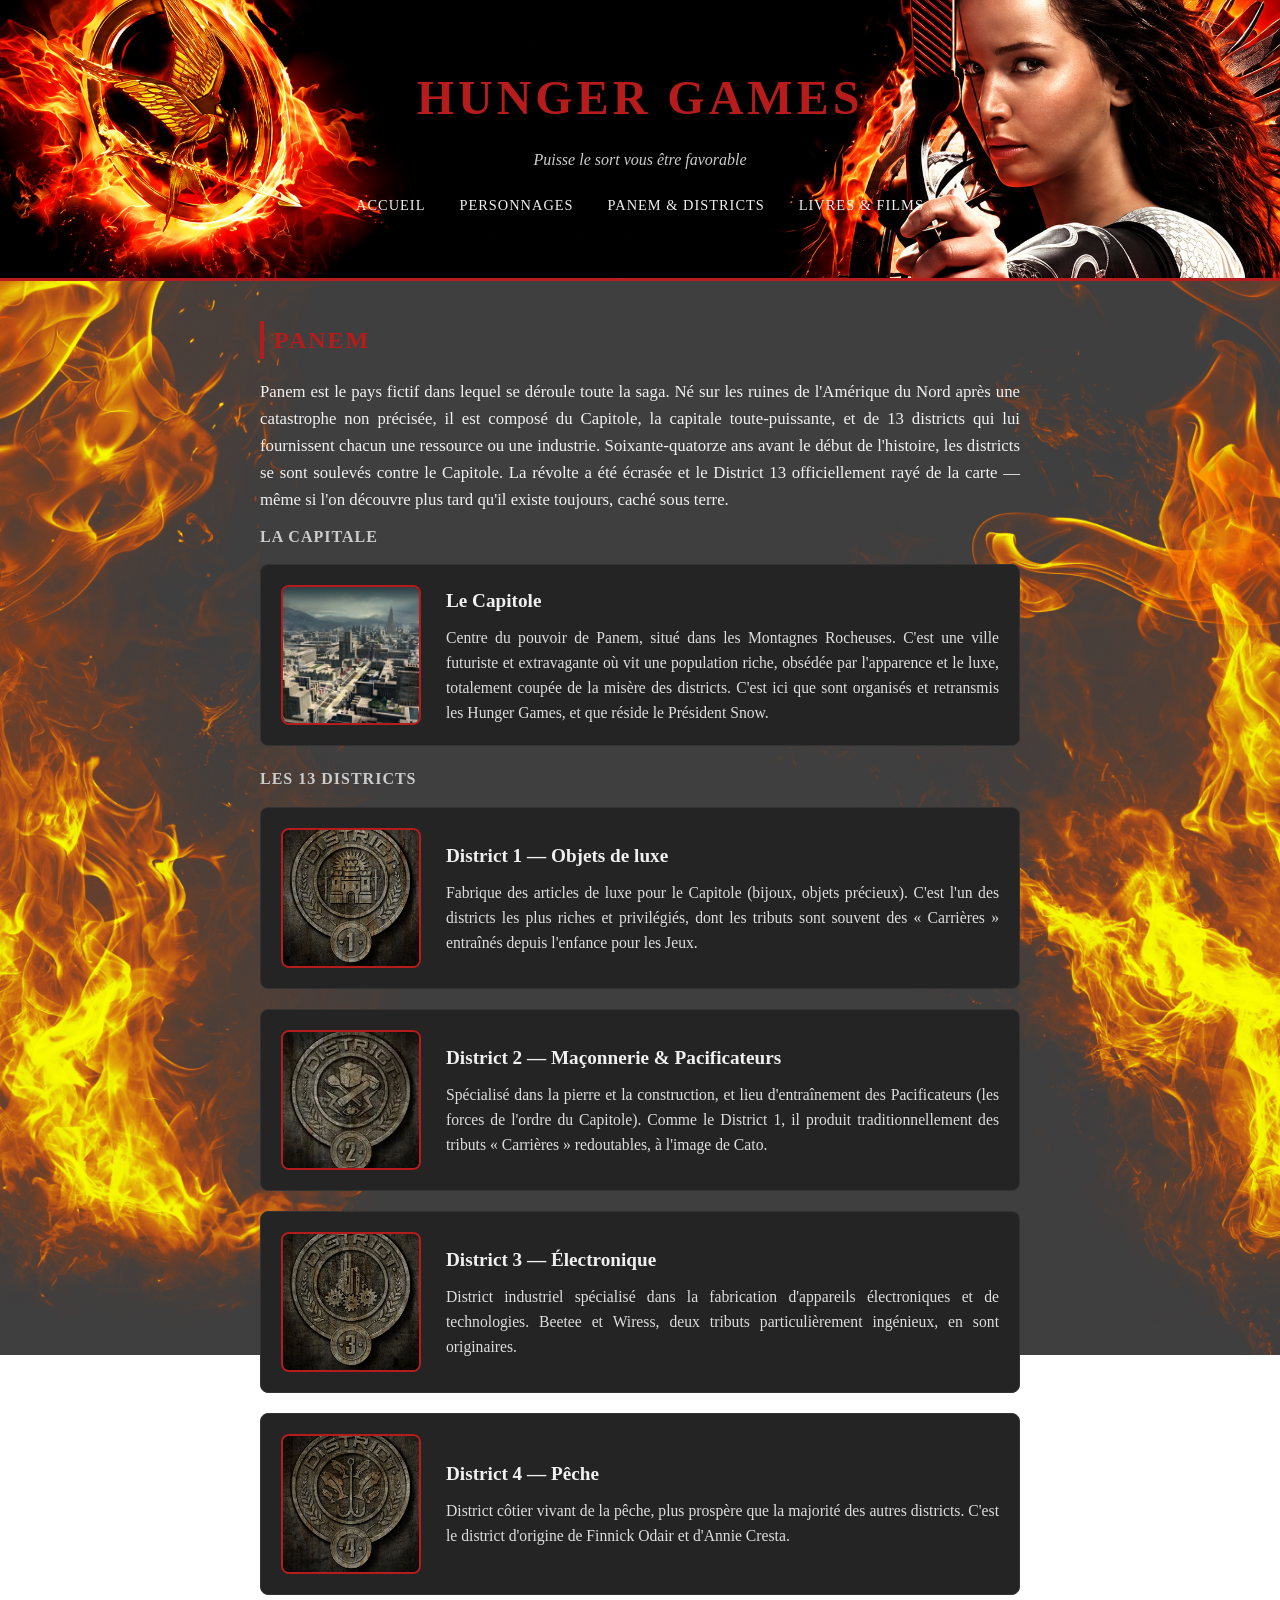
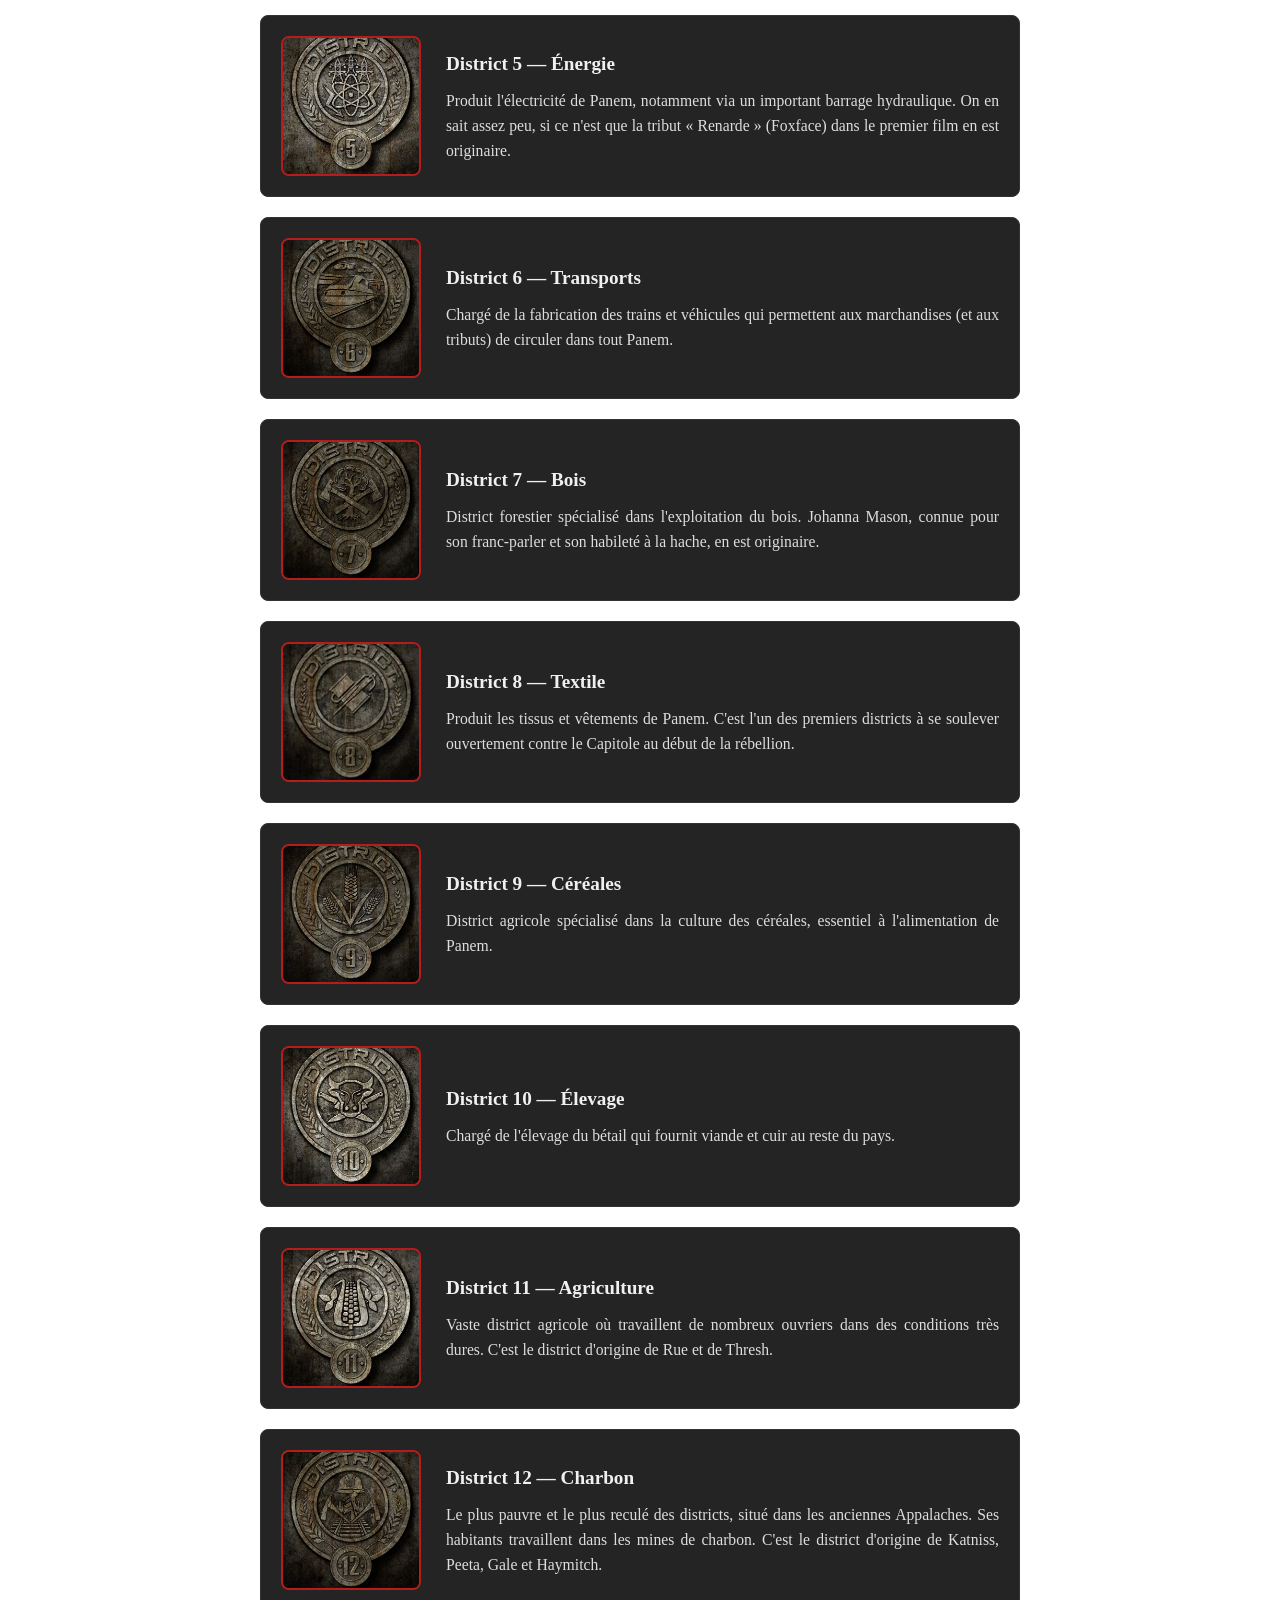
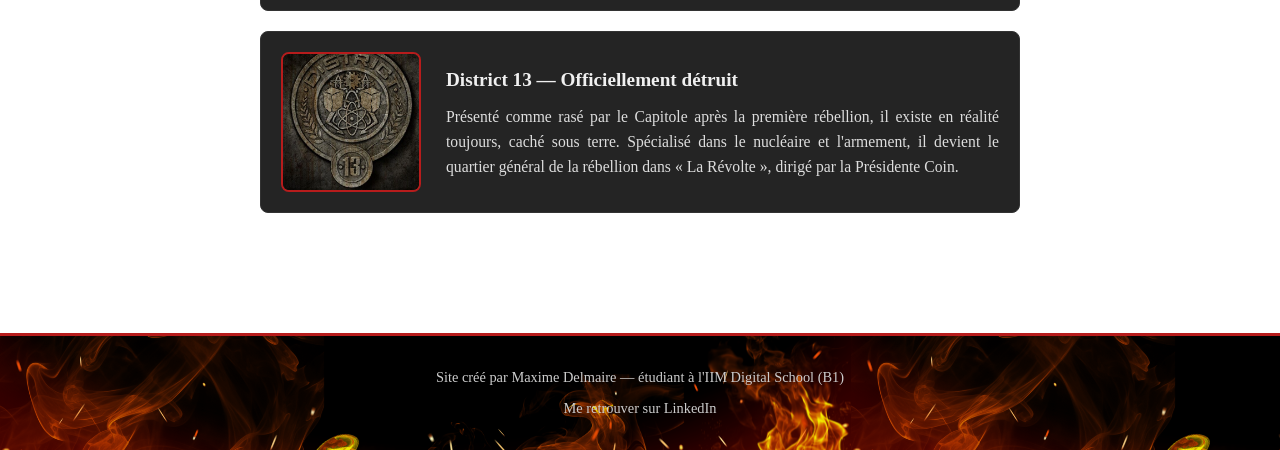
==== districts.html @ 39289860 "publish" ====
<!DOCTYPE html>
<html lang="fr">

<head>
    <meta charset="UTF-8">
    <meta name="viewport" content="width=device-width, initial-scale=1.0">
    <title>Hunger Games — Panem & Districts</title>
    <link rel="stylesheet" href="style.css">
</head>

<body>

    <header>
        <h1>Hunger Games</h1>
        <p>Puisse le sort vous être favorable</p>
        <nav>
            <!-- Chaque lien pointe vers un fichier HTML différent : c'est comme
           ça qu'on navigue entre les pages du site -->
            <a href="index.html">Accueil</a>
            <a href="personnages.html">Personnages</a>
            <a href="districts.html">Panem &amp; Districts</a>
            <a href="infos.html">Livres &amp; Films</a>
        </nav>
    </header>

    <main>
        <section id="panem">
            <h2>Panem</h2>
            <p>
                Panem est le pays fictif dans lequel se déroule toute la saga. Né sur les ruines de l'Amérique du Nord
                après une catastrophe non précisée, il est composé du Capitole, la capitale toute-puissante, et de
                13 districts qui lui fournissent chacun une ressource ou une industrie. Soixante-quatorze ans avant le
                début de l'histoire, les districts se sont soulevés contre le Capitole. La révolte a été écrasée et le
                District 13 officiellement rayé de la carte — même si l'on découvre plus tard qu'il existe toujours,
                caché sous terre.
            </p>
        </section>

        <section id="capitole">
            <h3 class="souscat">La capitale</h3>
            <!-- Chaque "carte" .district contient une photo (img) et un bloc de
           texte (div.district-texte), alignés côte à côte grâce au
           flexbox défini dans le CSS -->
            <div class="district">
                <img src="Images/Le Capitol.jpg" alt="Le Capitole">
                <div class="district-texte">
                    <h3>Le Capitole</h3>
                    <p>
                        Centre du pouvoir de Panem, situé dans les Montagnes Rocheuses. C'est une ville futuriste et
                        extravagante où vit une population riche, obsédée par l'apparence et le luxe, totalement coupée
                        de la misère des districts. C'est ici que sont organisés et retransmis les Hunger Games, et que
                        réside le Président Snow.
                    </p>
                </div>
            </div>
        </section>

        <section id="districts">
            <h3 class="souscat">Les 13 districts</h3>

            <div class="district">
                <img src="Images/District 1.webp" alt="District 1">
                <div class="district-texte">
                    <h3>District 1 — Objets de luxe</h3>
                    <p>
                        Fabrique des articles de luxe pour le Capitole (bijoux, objets précieux). C'est l'un des
                        districts
                        les plus riches et privilégiés, dont les tributs sont souvent des « Carrières » entraînés depuis
                        l'enfance pour les Jeux.
                    </p>
                </div>
            </div>

            <div class="district">
                <img src="Images/District 2.webp" alt="District 2">
                <div class="district-texte">
                    <h3>District 2 — Maçonnerie &amp; Pacificateurs</h3>
                    <p>
                        Spécialisé dans la pierre et la construction, et lieu d'entraînement des Pacificateurs (les
                        forces
                        de l'ordre du Capitole). Comme le District 1, il produit traditionnellement des tributs «
                        Carrières »
                        redoutables, à l'image de Cato.
                    </p>
                </div>
            </div>

            <div class="district">
                <img src="Images/District 3.webp" alt="District 3">
                <div class="district-texte">
                    <h3>District 3 — Électronique</h3>
                    <p>
                        District industriel spécialisé dans la fabrication d'appareils électroniques et de technologies.
                        Beetee et Wiress, deux tributs particulièrement ingénieux, en sont originaires.
                    </p>
                </div>
            </div>

            <div class="district">
                <img src="Images/District 4.webp" alt="District 4">
                <div class="district-texte">
                    <h3>District 4 — Pêche</h3>
                    <p>
                        District côtier vivant de la pêche, plus prospère que la majorité des autres districts. C'est le
                        district d'origine de Finnick Odair et d'Annie Cresta.
                    </p>
                </div>
            </div>

            <div class="district">
                <img src="Images/District 5.webp" alt="District 5">
                <div class="district-texte">
                    <h3>District 5 — Énergie</h3>
                    <p>
                        Produit l'électricité de Panem, notamment via un important barrage hydraulique. On en sait assez
                        peu, si ce n'est que la tribut « Renarde » (Foxface) dans le premier film en est originaire.
                    </p>
                </div>
            </div>

            <div class="district">
                <img src="Images/District 6.webp" alt="District 6">
                <div class="district-texte">
                    <h3>District 6 — Transports</h3>
                    <p>
                        Chargé de la fabrication des trains et véhicules qui permettent aux marchandises (et aux
                        tributs)
                        de circuler dans tout Panem.
                    </p>
                </div>
            </div>

            <div class="district">
                <img src="Images/District 7.webp" alt="District 7">
                <div class="district-texte">
                    <h3>District 7 — Bois</h3>
                    <p>
                        District forestier spécialisé dans l'exploitation du bois. Johanna Mason, connue pour son
                        franc-parler et son habileté à la hache, en est originaire.
                    </p>
                </div>
            </div>

            <div class="district">
                <img src="Images/District 8.webp" alt="District 8">
                <div class="district-texte">
                    <h3>District 8 — Textile</h3>
                    <p>
                        Produit les tissus et vêtements de Panem. C'est l'un des premiers districts à se soulever
                        ouvertement contre le Capitole au début de la rébellion.
                    </p>
                </div>
            </div>

            <div class="district">
                <img src="Images/District 9.webp" alt="District 9">
                <div class="district-texte">
                    <h3>District 9 — Céréales</h3>
                    <p>
                        District agricole spécialisé dans la culture des céréales, essentiel à l'alimentation de Panem.
                    </p>
                </div>
            </div>

            <div class="district">
                <img src="Images/District 10.webp" alt="District 10">
                <div class="district-texte">
                    <h3>District 10 — Élevage</h3>
                    <p>
                        Chargé de l'élevage du bétail qui fournit viande et cuir au reste du pays.
                    </p>
                </div>
            </div>

            <div class="district">
                <img src="Images/District 11.webp" alt="District 11">
                <div class="district-texte">
                    <h3>District 11 — Agriculture</h3>
                    <p>
                        Vaste district agricole où travaillent de nombreux ouvriers dans des conditions très dures.
                        C'est le district d'origine de Rue et de Thresh.
                    </p>
                </div>
            </div>

            <div class="district">
                <img src="Images/District 12.webp" alt="District 12">
                <div class="district-texte">
                    <h3>District 12 — Charbon</h3>
                    <p>
                        Le plus pauvre et le plus reculé des districts, situé dans les anciennes Appalaches. Ses
                        habitants
                        travaillent dans les mines de charbon. C'est le district d'origine de Katniss, Peeta, Gale et
                        Haymitch.
                    </p>
                </div>
            </div>

            <div class="district">
                <img src="Images/District 13.webp" alt="District 13">
                <div class="district-texte">
                    <h3>District 13 — Officiellement détruit</h3>
                    <p>
                        Présenté comme rasé par le Capitole après la première rébellion, il existe en réalité toujours,
                        caché sous terre. Spécialisé dans le nucléaire et l'armement, il devient le quartier général de
                        la
                        rébellion dans « La Révolte », dirigé par la Présidente Coin.
                    </p>
                </div>
            </div>

        </section>
    </main>

    <footer>
        <p>Site créé par Maxime Delmaire — étudiant à l'IIM Digital School (B1)</p>
        <!-- target="_blank" ouvre le lien dans un nouvel onglet ;
         rel="noopener noreferrer" sécurise ce lien vers un site externe -->
        <a href="https://www.linkedin.com/in/maxime-delmaire-81095034a/" target="_blank" rel="noopener noreferrer">
            Me retrouver sur LinkedIn
        </a>
    </footer>

</body>

</html>
---- style.css ----
/* Réinitialise les marges/paddings par défaut du navigateur et fait en sorte
   que padding et border soient inclus dans la largeur/hauteur (box-sizing) */
* {
  margin: 0;
  padding: 0;
  box-sizing: border-box;
}

body {
  font-family: 'Georgia', serif;
  color: #f0f0f0;
  line-height: 1.6;
  background-image: url(Images/Fond.png);
  background-size: cover;
  background-position: center;
  background-attachment: fixed;
  /* l'image de fond reste fixe quand on scroll */
  background-repeat: no-repeat;
}

header {
  text-align: center;
  padding: 60px 20px;
  background-image: url(Images/Entète.png);
  background-size: 100%;
  border-bottom: 3px solid #b71c1c;
}

header h1 {
  font-size: 3rem;
  letter-spacing: 4px;
  text-transform: uppercase;
  color: #b71c1c;
}

header p {
  margin-top: 10px;
  font-style: italic;
  color: #ccc;
}

nav {
  margin-top: 20px;
}

nav a {
  color: #f0f0f0;
  text-decoration: none;
  text-transform: uppercase;
  letter-spacing: 1px;
  font-size: 0.9rem;
  margin: 0 15px;
  padding-bottom: 4px;
  border-bottom: 2px solid transparent;
  transition: border-color 0.2s ease;
}

nav a:hover {
  border-bottom: 2px solid #b71c1c;
}

main {
  max-width: 800px;
  margin: 0 auto;
  /* centre le contenu horizontalement */
  padding: 40px 20px;
}

/* Ajoute de l'espace entre deux sections qui se suivent, pour qu'un titre
   (h2) ne soit jamais collé au texte de la section précédente */
section+section {
  margin-top: 50px;
}

section h2 {
  color: #b71c1c;
  margin-bottom: 20px;
  text-transform: uppercase;
  letter-spacing: 2px;
  border-left: 4px solid #b71c1c;
  padding-left: 10px;
}

section p {
  text-align: justify;
  font-size: 1.05rem;
}

#personnages {
  margin-top: 50px;
}

.souscat {
  color: #ccc;
  font-size: 1rem;
  text-transform: uppercase;
  letter-spacing: 1px;
  margin: 30px 0 15px;
  border: none;
  padding-left: 0;
}

.souscat:first-of-type {
  margin-top: 0;
  /* évite un espace inutile avant la toute première sous-catégorie */
}

#districts,
#capitole {
  margin-top: 10px;
}

.personnage,
.district {
  display: flex;
  /* aligne l'image et le texte côte à côte */
  align-items: center;
  gap: 25px;
  background-color: #242424;
  border: 1px solid #333;
  border-radius: 8px;
  padding: 20px;
  margin-bottom: 20px;
}

.personnage img,
.district img {
  width: 140px;
  height: 140px;
  object-fit: cover;
  /* recadre l'image pour qu'elle remplisse le cadre sans se déformer */
  border-radius: 8px;
  border: 2px solid #b71c1c;
  background-color: #333;
  flex-shrink: 0;
}

.personnage-texte h3,
.district-texte h3 {
  color: #f0f0f0;
  margin-bottom: 8px;
  font-size: 1.2rem;
}

.personnage-texte p,
.district-texte p {
  font-size: 0.98rem;
  color: #ddd;
}

/* Ligne "Interprété par ..." ajoutée sous la description de chaque personnage */
.acteur {
  font-size: 0.88rem;
  color: #aaa;
  font-style: italic;
  margin-top: 10px;
}

.acteur a {
  color: #b71c1c;
  text-decoration: none;
  font-style: normal;
  border-bottom: 1px solid transparent;
  transition: border-color 0.2s ease;
}

.acteur a:hover {
  border-bottom: 1px solid #b71c1c;
}

/* En dessous de 600px de large (mobile), on empile l'image au-dessus du
   texte au lieu de les mettre côte à côte */
@media (max-width: 600px) {

  .personnage,
  .district {
    flex-direction: column;
    text-align: center;
  }

  .bande-films {
    flex-direction: column;
    /* les deux cartes de la bande s'empilent sur mobile */
  }
}

footer {
  text-align: center;
  padding: 30px 20px;
  margin-top: 60px;
  background-image: url(Images/Pied\ De\ Page.png);
  border-top: 3px solid #b71c1c;
  font-size: 0.9rem;
  color: #ccc;
}

footer p {
  margin-bottom: 8px;
}

footer a {
  color: #ccc;
  text-decoration: none;
  border-bottom: 1px solid transparent;
  transition: border-color 0.2s ease;
  /* animation douce au survol */
}

footer a:hover {
  border-bottom: 1px solid #b71c1c;
}

.tome {
  background-color: #242424;
  border: 1px solid #333;
  border-left: 4px solid #b71c1c;
  border-radius: 8px;
  padding: 20px;
  margin-bottom: 20px;
}

.tome h3 {
  color: #f0f0f0;
  margin-bottom: 8px;
  font-size: 1.2rem;
}

.tome p {
  font-size: 0.98rem;
  color: #ddd;
}

/* Une "bande" = une ligne contenant deux cartes .film côte à côte */
.bande-films {
  display: flex;
  gap: 20px;
  margin-bottom: 20px;
}

.bande-films:first-of-type {
  margin-top: 20px;
  /* petit espace entre le texte explicatif et les cadres */
}

/* Carte .film : même style que .personnage / .district (image à gauche,
   texte à droite), mais qui se partage la largeur de sa bande avec l'autre
   carte grâce à flex: 1 */
.film {
  display: flex;
  flex-direction: column;
  /* image en haut, texte en dessous */
  align-items: center;
  gap: 12px;
  background-color: #242424;
  border: 1px solid #333;
  border-radius: 8px;
  padding: 15px;
  flex: 1;
  /* les deux cartes se partagent la largeur de la bande à parts égales */
  min-width: 0;
  /* évite que le texte ne fasse déborder la carte */
  text-align: center;
}

.film img {
  width: 100%;
  max-width: 220px;
  /* affiche agrandie pour mieux la voir */
  aspect-ratio: 2 / 3;
  /* proportions classiques d'une affiche de film */
  object-fit: cover;
  /* recadre l'affiche pour qu'elle remplisse le cadre */
  border-radius: 8px;
  border: 2px solid #b71c1c;
  background-color: #333;
}

.film-texte h3 {
  color: #f0f0f0;
  margin-bottom: 6px;
  font-size: 1.05rem;
}

.film-texte p {
  font-size: 0.88rem;
  color: #ddd;
  text-align: center;
  /* la règle générale "section p" met le texte en justifié, on force le centrage ici */
}

.film-texte a {
  color: #b71c1c;
  text-decoration: none;
  border-bottom: 1px solid transparent;
  transition: border-color 0.2s ease;
}

.film-texte a:hover {
  border-bottom: 1px solid #b71c1c;
}

.liste-liens {
  list-style: none;
  /* enlève les puces par défaut des <li> */
  margin: 15px 0 25px;
}

.liste-liens li {
  background-color: #242424;
  border: 1px solid #333;
  border-radius: 8px;
  padding: 12px 16px;
  margin-bottom: 10px;
  font-size: 0.98rem;
}

.liste-liens a {
  color: #b71c1c;
  text-decoration: none;
  border-bottom: 1px solid transparent;
  transition: border-color 0.2s ease;
}

.liste-liens a:hover {
  border-bottom: 1px solid #b71c1c;
}
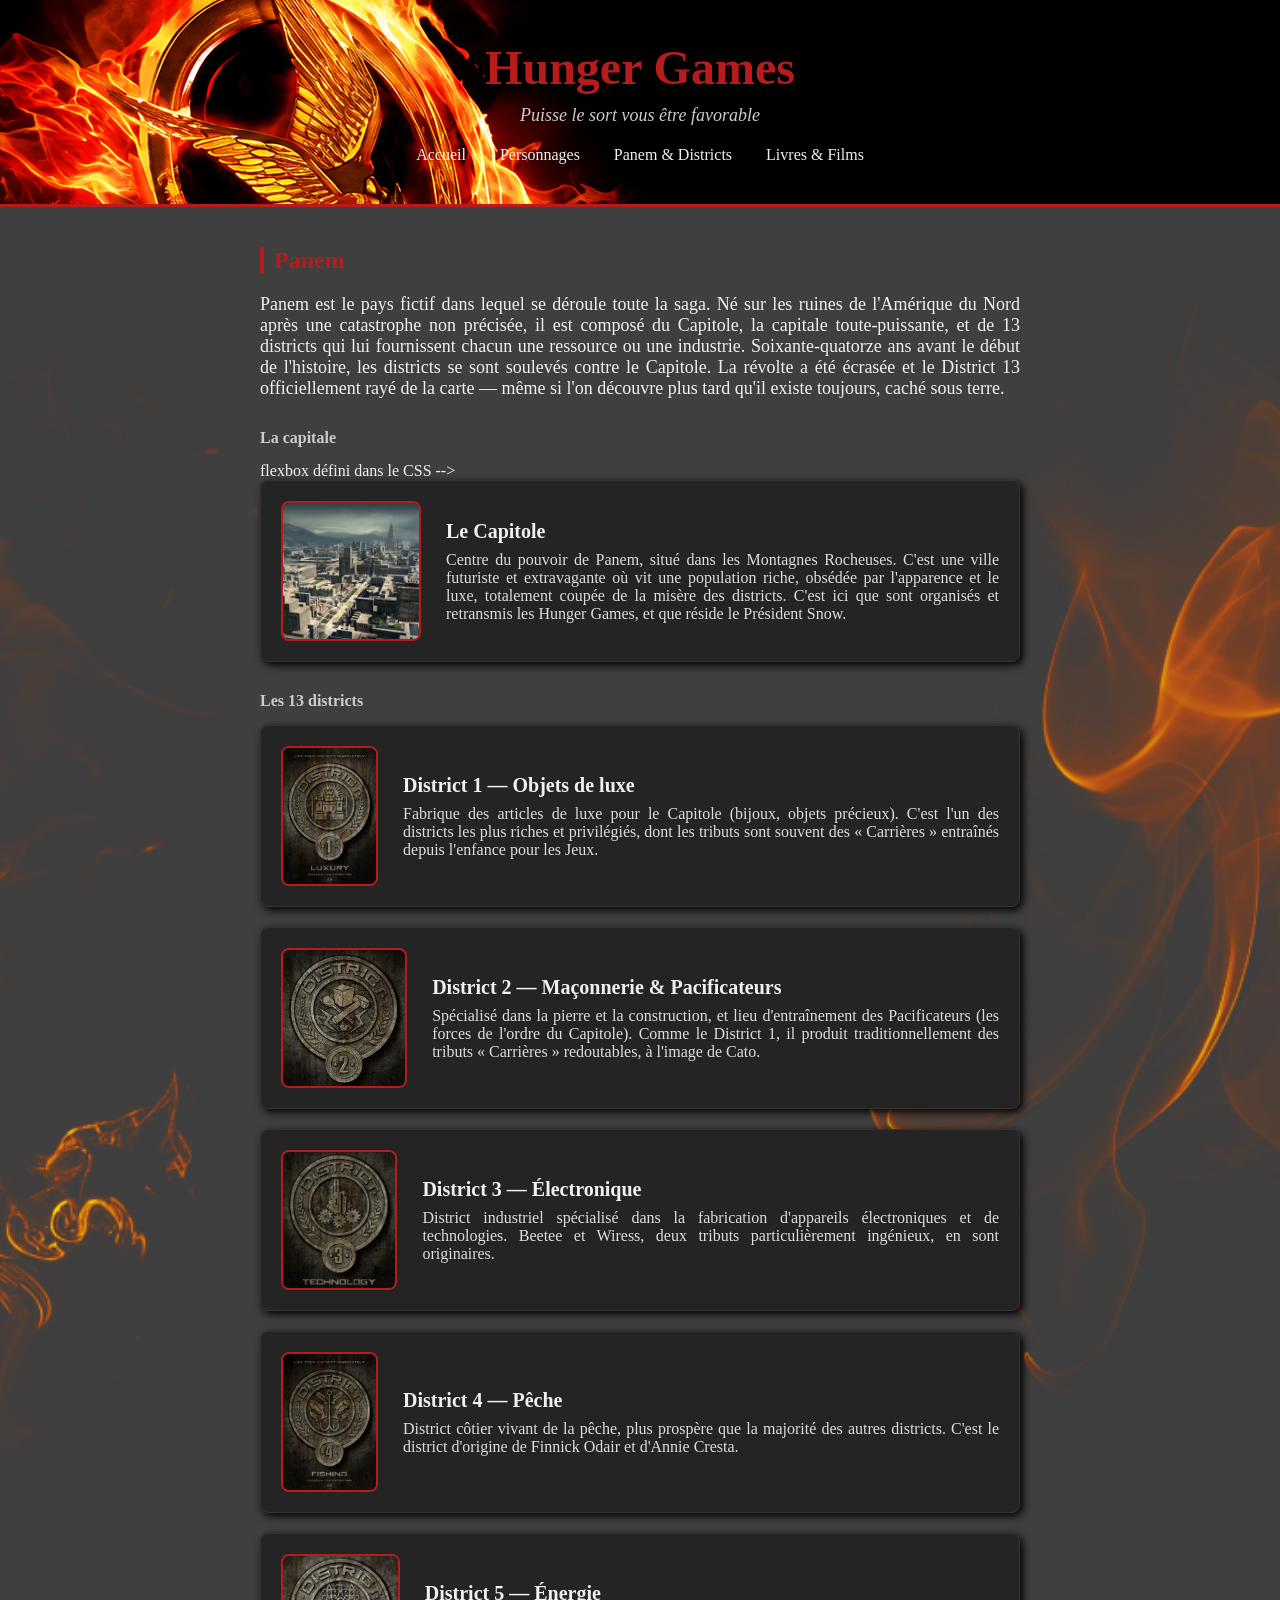
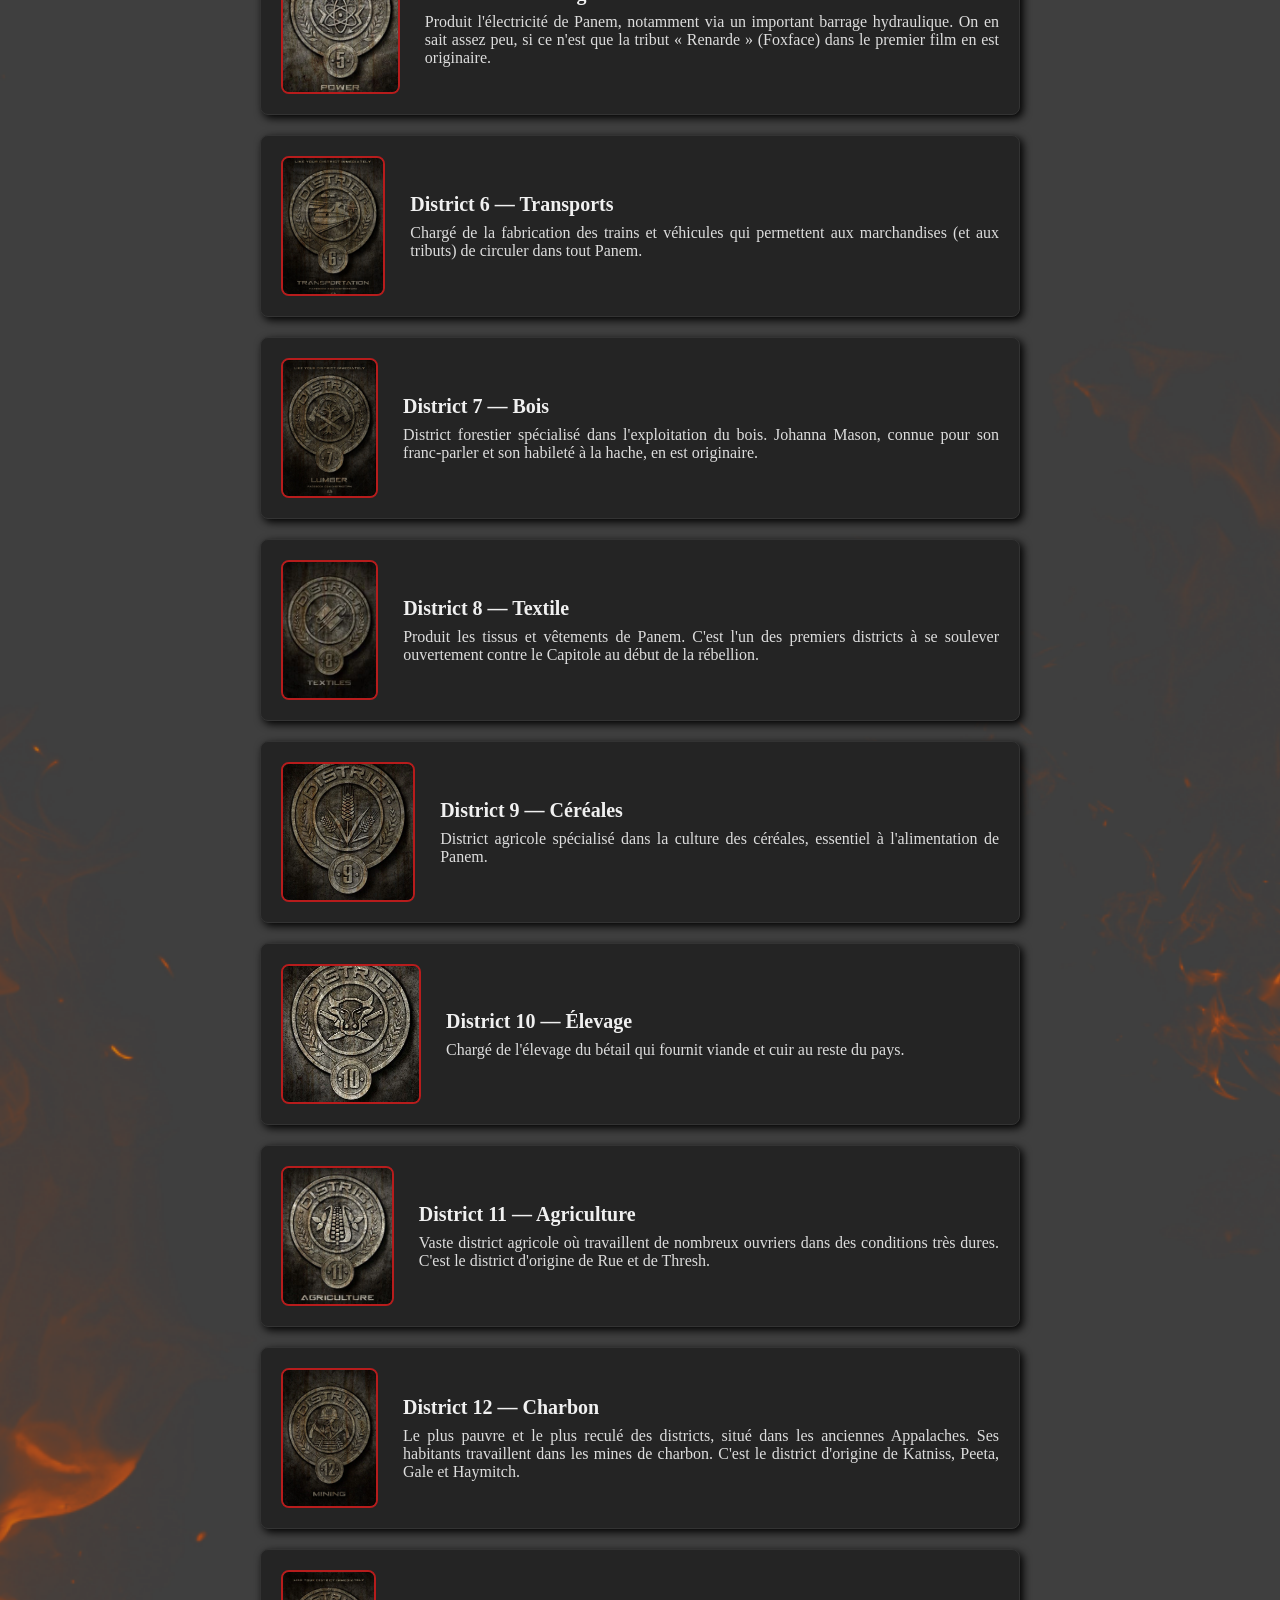
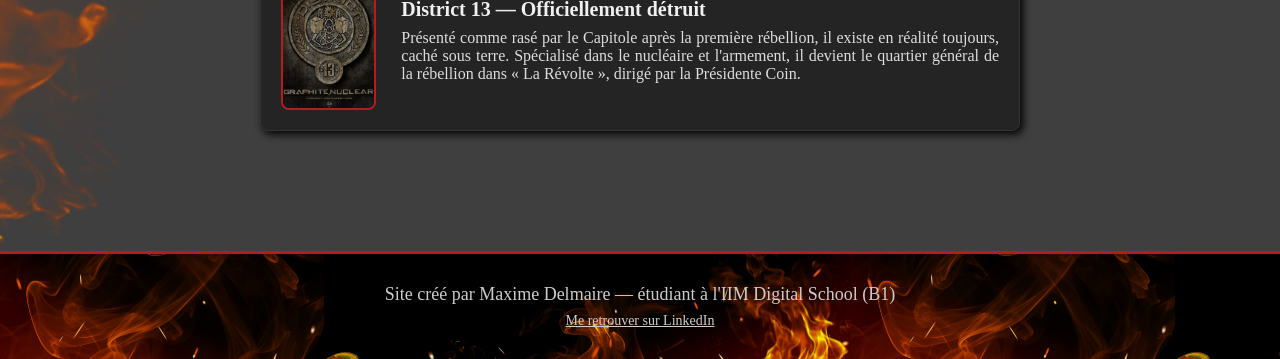
==== commit 794b14db: "modif" ====
--- a/districts.html
+++ b/districts.html
@@ -14,8 +14,6 @@
         <h1>Hunger Games</h1>
         <p>Puisse le sort vous être favorable</p>
         <nav>
-            <!-- Chaque lien pointe vers un fichier HTML différent : c'est comme
-           ça qu'on navigue entre les pages du site -->
             <a href="index.html">Accueil</a>
             <a href="personnages.html">Personnages</a>
             <a href="districts.html">Panem &amp; Districts</a>
@@ -38,9 +36,7 @@
 
         <section id="capitole">
             <h3 class="souscat">La capitale</h3>
-            <!-- Chaque "carte" .district contient une photo (img) et un bloc de
-           texte (div.district-texte), alignés côte à côte grâce au
-           flexbox défini dans le CSS -->
+            flexbox défini dans le CSS -->
             <div class="district">
                 <img src="Images/Le Capitol.jpg" alt="Le Capitole">
                 <div class="district-texte">
@@ -214,8 +210,6 @@
 
     <footer>
         <p>Site créé par Maxime Delmaire — étudiant à l'IIM Digital School (B1)</p>
-        <!-- target="_blank" ouvre le lien dans un nouvel onglet ;
-         rel="noopener noreferrer" sécurise ce lien vers un site externe -->
         <a href="https://www.linkedin.com/in/maxime-delmaire-81095034a/" target="_blank" rel="noopener noreferrer">
             Me retrouver sur LinkedIn
         </a>
--- a/style.css
+++ b/style.css
@@ -1,326 +1,267 @@
-/* Réinitialise les marges/paddings par défaut du navigateur et fait en sorte
-   que padding et border soient inclus dans la largeur/hauteur (box-sizing) */
 * {
   margin: 0;
   padding: 0;
   box-sizing: border-box;
 }
-
+ 
 body {
   font-family: 'Georgia', serif;
   color: #f0f0f0;
-  line-height: 1.6;
+  background-color: #1a1a1a;
   background-image: url(Images/Fond.png);
   background-size: cover;
   background-position: center;
-  background-attachment: fixed;
-  /* l'image de fond reste fixe quand on scroll */
-  background-repeat: no-repeat;
-}
-
+}
+ 
 header {
   text-align: center;
-  padding: 60px 20px;
+  padding: 40px 20px;
   background-image: url(Images/Entète.png);
-  background-size: 100%;
   border-bottom: 3px solid #b71c1c;
 }
-
+ 
 header h1 {
-  font-size: 3rem;
-  letter-spacing: 4px;
-  text-transform: uppercase;
-  color: #b71c1c;
-}
-
+  font-size: 48px;
+  color: #b71c1c;
+}
+ 
 header p {
   margin-top: 10px;
   font-style: italic;
-  color: #ccc;
-}
-
+  color: #cccccc;
+  text-align: center;
+}
+ 
 nav {
   margin-top: 20px;
 }
-
+ 
 nav a {
   color: #f0f0f0;
   text-decoration: none;
-  text-transform: uppercase;
-  letter-spacing: 1px;
-  font-size: 0.9rem;
   margin: 0 15px;
-  padding-bottom: 4px;
-  border-bottom: 2px solid transparent;
-  transition: border-color 0.2s ease;
-}
-
+  font-size: 16px;
+  transition: color 0.3s;
+}
+ 
 nav a:hover {
-  border-bottom: 2px solid #b71c1c;
-}
-
+  color: #b71c1c;
+}
+ 
 main {
-  max-width: 800px;
+  width: 800px;
   margin: 0 auto;
-  /* centre le contenu horizontalement */
   padding: 40px 20px;
 }
-
-/* Ajoute de l'espace entre deux sections qui se suivent, pour qu'un titre
-   (h2) ne soit jamais collé au texte de la section précédente */
-section+section {
-  margin-top: 50px;
-}
-
-section h2 {
-  color: #b71c1c;
-  margin-bottom: 20px;
-  text-transform: uppercase;
-  letter-spacing: 2px;
+ 
+.bloc {
+  margin-bottom: 50px;
+}
+ 
+h2 {
+  color: #b71c1c;
+  margin-bottom: 20px;
   border-left: 4px solid #b71c1c;
   padding-left: 10px;
 }
-
-section p {
+ 
+p {
+  font-size: 18px;
   text-align: justify;
-  font-size: 1.05rem;
-}
-
-#personnages {
-  margin-top: 50px;
-}
-
+}
+ 
 .souscat {
-  color: #ccc;
-  font-size: 1rem;
-  text-transform: uppercase;
-  letter-spacing: 1px;
+  color: #cccccc;
+  font-size: 16px;
   margin: 30px 0 15px;
-  border: none;
-  padding-left: 0;
-}
-
-.souscat:first-of-type {
-  margin-top: 0;
-  /* évite un espace inutile avant la toute première sous-catégorie */
-}
-
-#districts,
-#capitole {
-  margin-top: 10px;
-}
-
+}
+ 
 .personnage,
 .district {
   display: flex;
-  /* aligne l'image et le texte côte à côte */
   align-items: center;
-  gap: 25px;
-  background-color: #242424;
-  border: 1px solid #333;
+  background-color: #242424;
+  border: 1px solid #333333;
   border-radius: 8px;
   padding: 20px;
   margin-bottom: 20px;
-}
-
+  box-shadow: 3px 3px 8px black;
+  transition: transform 0.3s, box-shadow 0.3s;
+}
+ 
+.personnage:hover,
+.district:hover {
+  transform: translateY(-6px);
+  box-shadow: 0 8px 16px rgba(183, 28, 28, 0.4);
+}
+ 
 .personnage img,
 .district img {
   width: 140px;
   height: 140px;
   object-fit: cover;
-  /* recadre l'image pour qu'elle remplisse le cadre sans se déformer */
   border-radius: 8px;
   border: 2px solid #b71c1c;
-  background-color: #333;
-  flex-shrink: 0;
-}
-
+  margin-right: 25px;
+  transition: transform 0.3s;
+}
+ 
+.personnage:hover img,
+.district:hover img {
+  transform: scale(1.06);
+}
+ 
 .personnage-texte h3,
 .district-texte h3 {
   color: #f0f0f0;
   margin-bottom: 8px;
-  font-size: 1.2rem;
-}
-
+  font-size: 20px;
+}
+ 
 .personnage-texte p,
 .district-texte p {
-  font-size: 0.98rem;
-  color: #ddd;
-}
-
-/* Ligne "Interprété par ..." ajoutée sous la description de chaque personnage */
+  font-size: 16px;
+  color: #dddddd;
+}
+ 
 .acteur {
-  font-size: 0.88rem;
-  color: #aaa;
+  font-size: 14px;
+  color: #aaaaaa;
   font-style: italic;
   margin-top: 10px;
 }
-
+ 
 .acteur a {
   color: #b71c1c;
-  text-decoration: none;
-  font-style: normal;
-  border-bottom: 1px solid transparent;
-  transition: border-color 0.2s ease;
-}
-
+  transition: color 0.3s;
+}
+ 
 .acteur a:hover {
-  border-bottom: 1px solid #b71c1c;
-}
-
-/* En dessous de 600px de large (mobile), on empile l'image au-dessus du
-   texte au lieu de les mettre côte à côte */
-@media (max-width: 600px) {
-
-  .personnage,
-  .district {
-    flex-direction: column;
-    text-align: center;
-  }
-
-  .bande-films {
-    flex-direction: column;
-    /* les deux cartes de la bande s'empilent sur mobile */
-  }
-}
-
+  color: #ff6b6b;
+}
+ 
 footer {
   text-align: center;
   padding: 30px 20px;
   margin-top: 60px;
   background-image: url(Images/Pied\ De\ Page.png);
   border-top: 3px solid #b71c1c;
-  font-size: 0.9rem;
-  color: #ccc;
-}
-
+  font-size: 14px;
+  color: #cccccc;
+}
+ 
 footer p {
   margin-bottom: 8px;
-}
-
+  text-align: center;
+}
+ 
 footer a {
-  color: #ccc;
-  text-decoration: none;
-  border-bottom: 1px solid transparent;
-  transition: border-color 0.2s ease;
-  /* animation douce au survol */
-}
-
-footer a:hover {
-  border-bottom: 1px solid #b71c1c;
-}
-
+  color: #cccccc;
+}
+ 
 .tome {
   background-color: #242424;
-  border: 1px solid #333;
-  border-left: 4px solid #b71c1c;
+  border: 1px solid #333333;
   border-radius: 8px;
   padding: 20px;
   margin-bottom: 20px;
-}
-
+  box-shadow: 3px 3px 8px black;
+  transition: transform 0.3s, box-shadow 0.3s;
+}
+ 
+.tome:hover {
+  transform: translateY(-6px);
+  box-shadow: 0 8px 16px rgba(183, 28, 28, 0.4);
+}
+ 
 .tome h3 {
   color: #f0f0f0;
   margin-bottom: 8px;
-  font-size: 1.2rem;
-}
-
+  font-size: 20px;
+}
+ 
 .tome p {
-  font-size: 0.98rem;
-  color: #ddd;
-}
-
-/* Une "bande" = une ligne contenant deux cartes .film côte à côte */
+  font-size: 16px;
+  color: #dddddd;
+}
+ 
 .bande-films {
   display: flex;
-  gap: 20px;
-  margin-bottom: 20px;
-}
-
-.bande-films:first-of-type {
-  margin-top: 20px;
-  /* petit espace entre le texte explicatif et les cadres */
-}
-
-/* Carte .film : même style que .personnage / .district (image à gauche,
-   texte à droite), mais qui se partage la largeur de sa bande avec l'autre
-   carte grâce à flex: 1 */
+  justify-content: space-between;
+  margin-bottom: 20px;
+}
+ 
 .film {
-  display: flex;
-  flex-direction: column;
-  /* image en haut, texte en dessous */
-  align-items: center;
-  gap: 12px;
-  background-color: #242424;
-  border: 1px solid #333;
+  width: 48%;
+  background-color: #242424;
+  border: 1px solid #333333;
   border-radius: 8px;
   padding: 15px;
-  flex: 1;
-  /* les deux cartes se partagent la largeur de la bande à parts égales */
-  min-width: 0;
-  /* évite que le texte ne fasse déborder la carte */
-  text-align: center;
-}
-
+  text-align: center;
+  box-shadow: 3px 3px 8px black;
+  transition: transform 0.3s, box-shadow 0.3s;
+}
+ 
+.film:hover {
+  transform: translateY(-6px);
+  box-shadow: 0 8px 16px rgba(183, 28, 28, 0.4);
+}
+ 
 .film img {
-  width: 100%;
-  max-width: 220px;
-  /* affiche agrandie pour mieux la voir */
-  aspect-ratio: 2 / 3;
-  /* proportions classiques d'une affiche de film */
+  display: block;
+  width: 220px;
+  height: 330px;
   object-fit: cover;
-  /* recadre l'affiche pour qu'elle remplisse le cadre */
   border-radius: 8px;
   border: 2px solid #b71c1c;
-  background-color: #333;
-}
-
+  margin: 0 auto 12px;
+  transition: transform 0.3s;
+}
+ 
+.film:hover img {
+  transform: scale(1.05);
+}
+ 
 .film-texte h3 {
   color: #f0f0f0;
   margin-bottom: 6px;
-  font-size: 1.05rem;
-}
-
+  font-size: 18px;
+}
+ 
 .film-texte p {
-  font-size: 0.88rem;
-  color: #ddd;
-  text-align: center;
-  /* la règle générale "section p" met le texte en justifié, on force le centrage ici */
-}
-
+  font-size: 14px;
+  color: #dddddd;
+}
+ 
 .film-texte a {
   color: #b71c1c;
-  text-decoration: none;
-  border-bottom: 1px solid transparent;
-  transition: border-color 0.2s ease;
-}
-
+  transition: color 0.3s;
+}
+ 
 .film-texte a:hover {
-  border-bottom: 1px solid #b71c1c;
-}
-
+  color: #ff6b6b;
+}
+ 
 .liste-liens {
   list-style: none;
-  /* enlève les puces par défaut des <li> */
   margin: 15px 0 25px;
 }
-
+ 
 .liste-liens li {
   background-color: #242424;
-  border: 1px solid #333;
+  border: 1px solid #333333;
   border-radius: 8px;
   padding: 12px 16px;
   margin-bottom: 10px;
-  font-size: 0.98rem;
-}
-
+  font-size: 16px;
+}
+ 
 .liste-liens a {
   color: #b71c1c;
-  text-decoration: none;
-  border-bottom: 1px solid transparent;
-  transition: border-color 0.2s ease;
-}
-
+  transition: color 0.3s;
+}
+ 
 .liste-liens a:hover {
-  border-bottom: 1px solid #b71c1c;
-}+  color: #ff6b6b;
+}
+ 
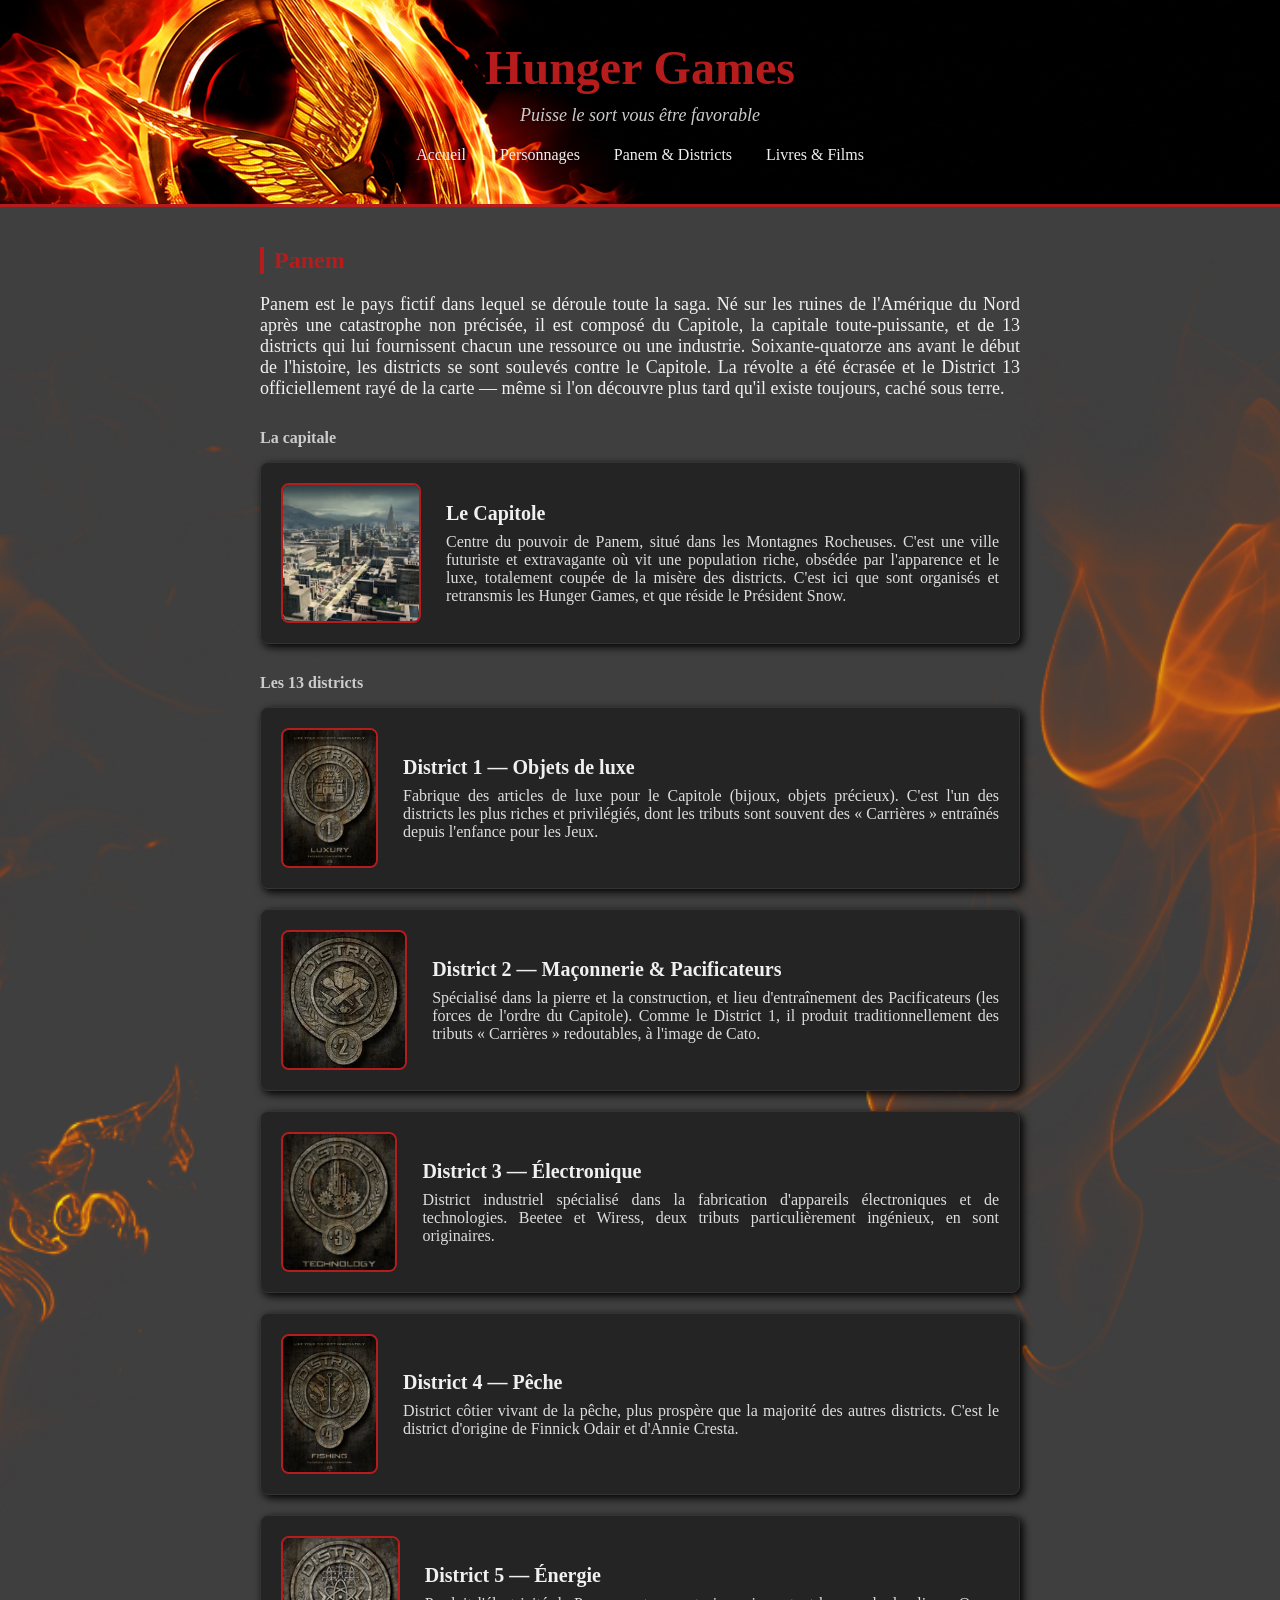
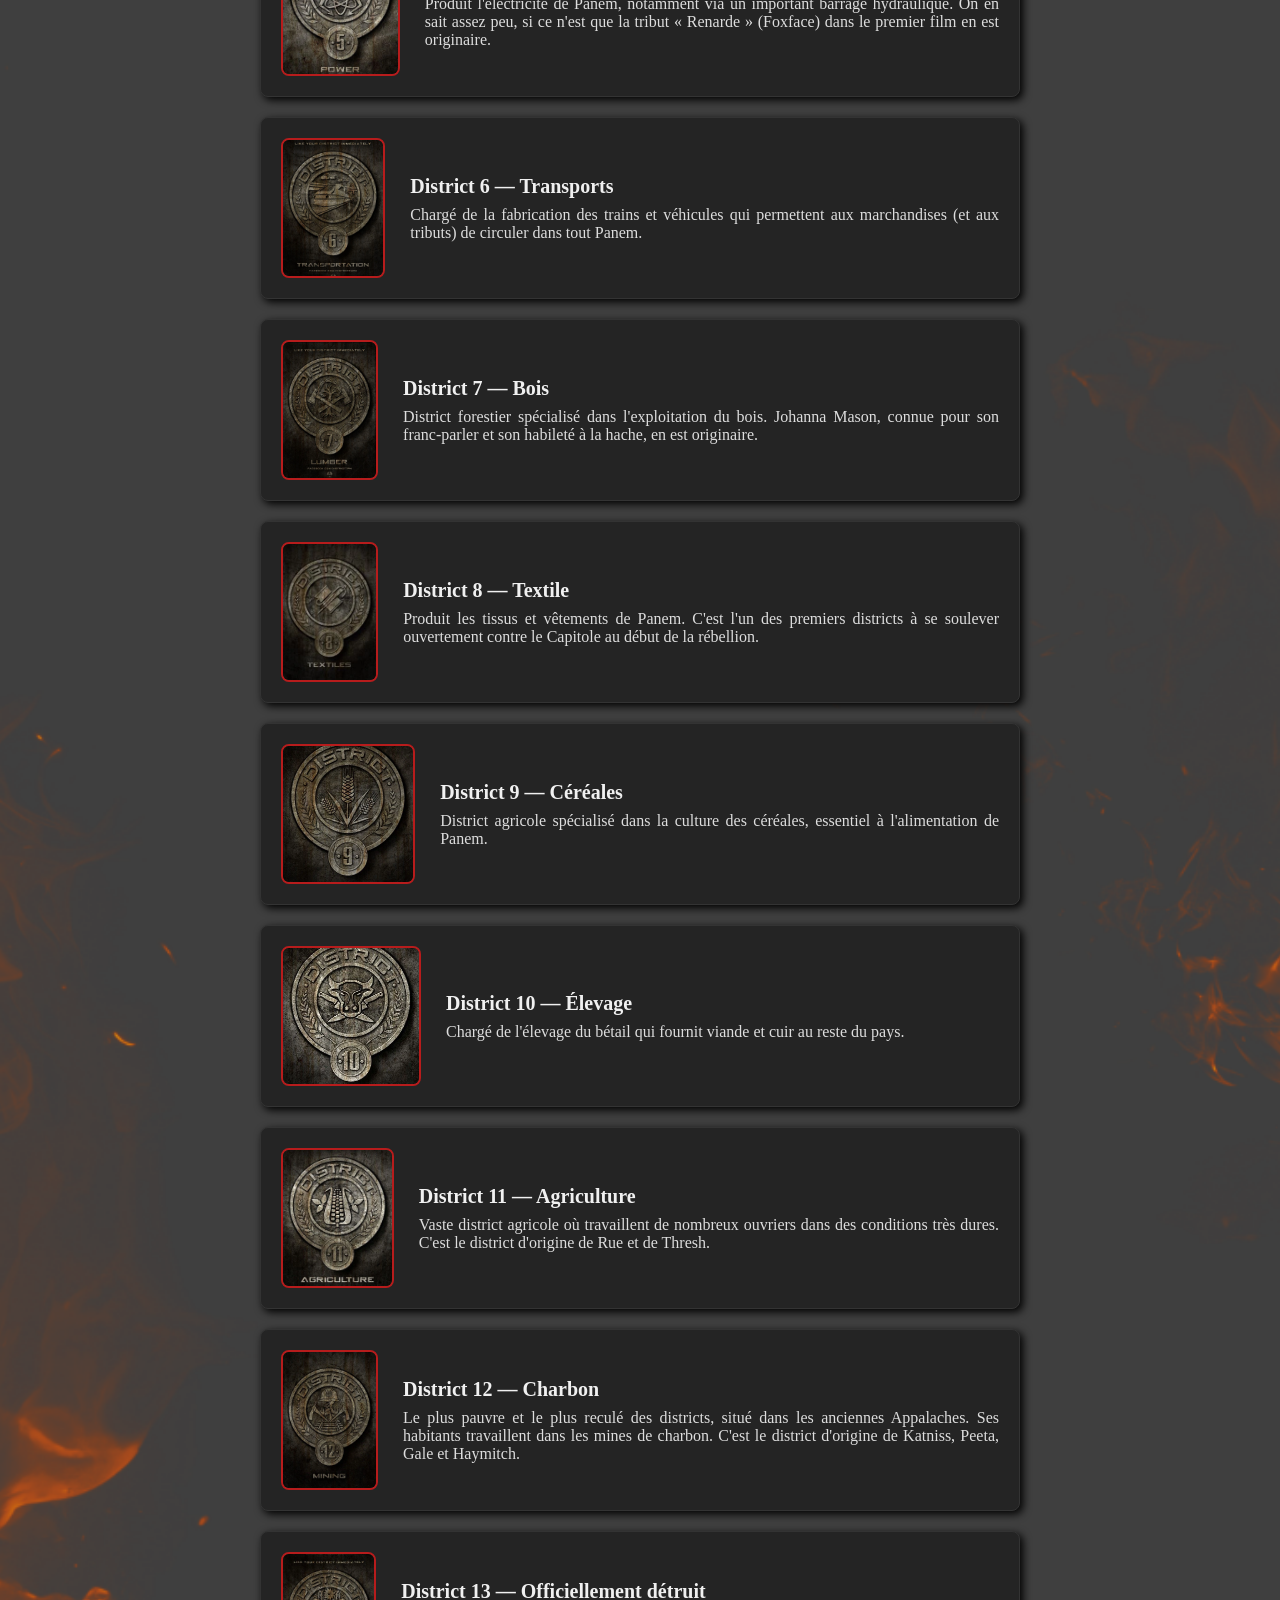
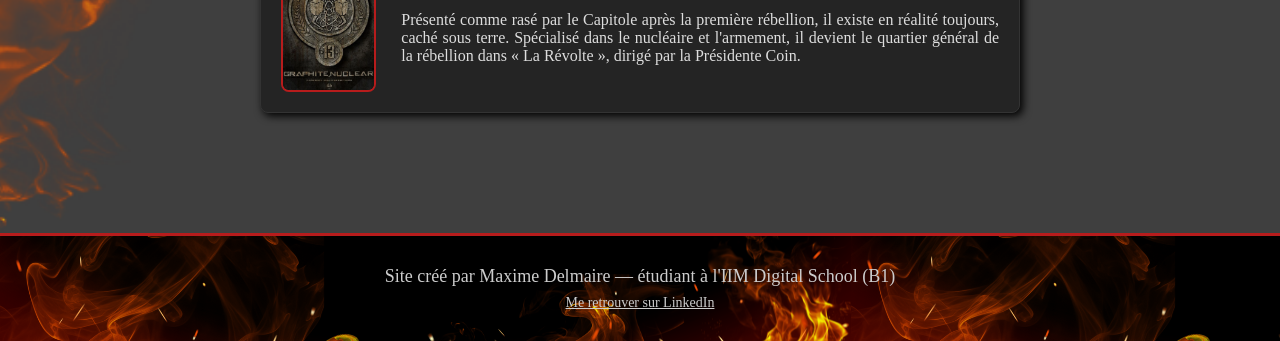
==== commit c3466b65: "modif" ====
--- a/districts.html
+++ b/districts.html
@@ -36,7 +36,6 @@
 
         <section id="capitole">
             <h3 class="souscat">La capitale</h3>
-            flexbox défini dans le CSS -->
             <div class="district">
                 <img src="Images/Le Capitol.jpg" alt="Le Capitole">
                 <div class="district-texte">
